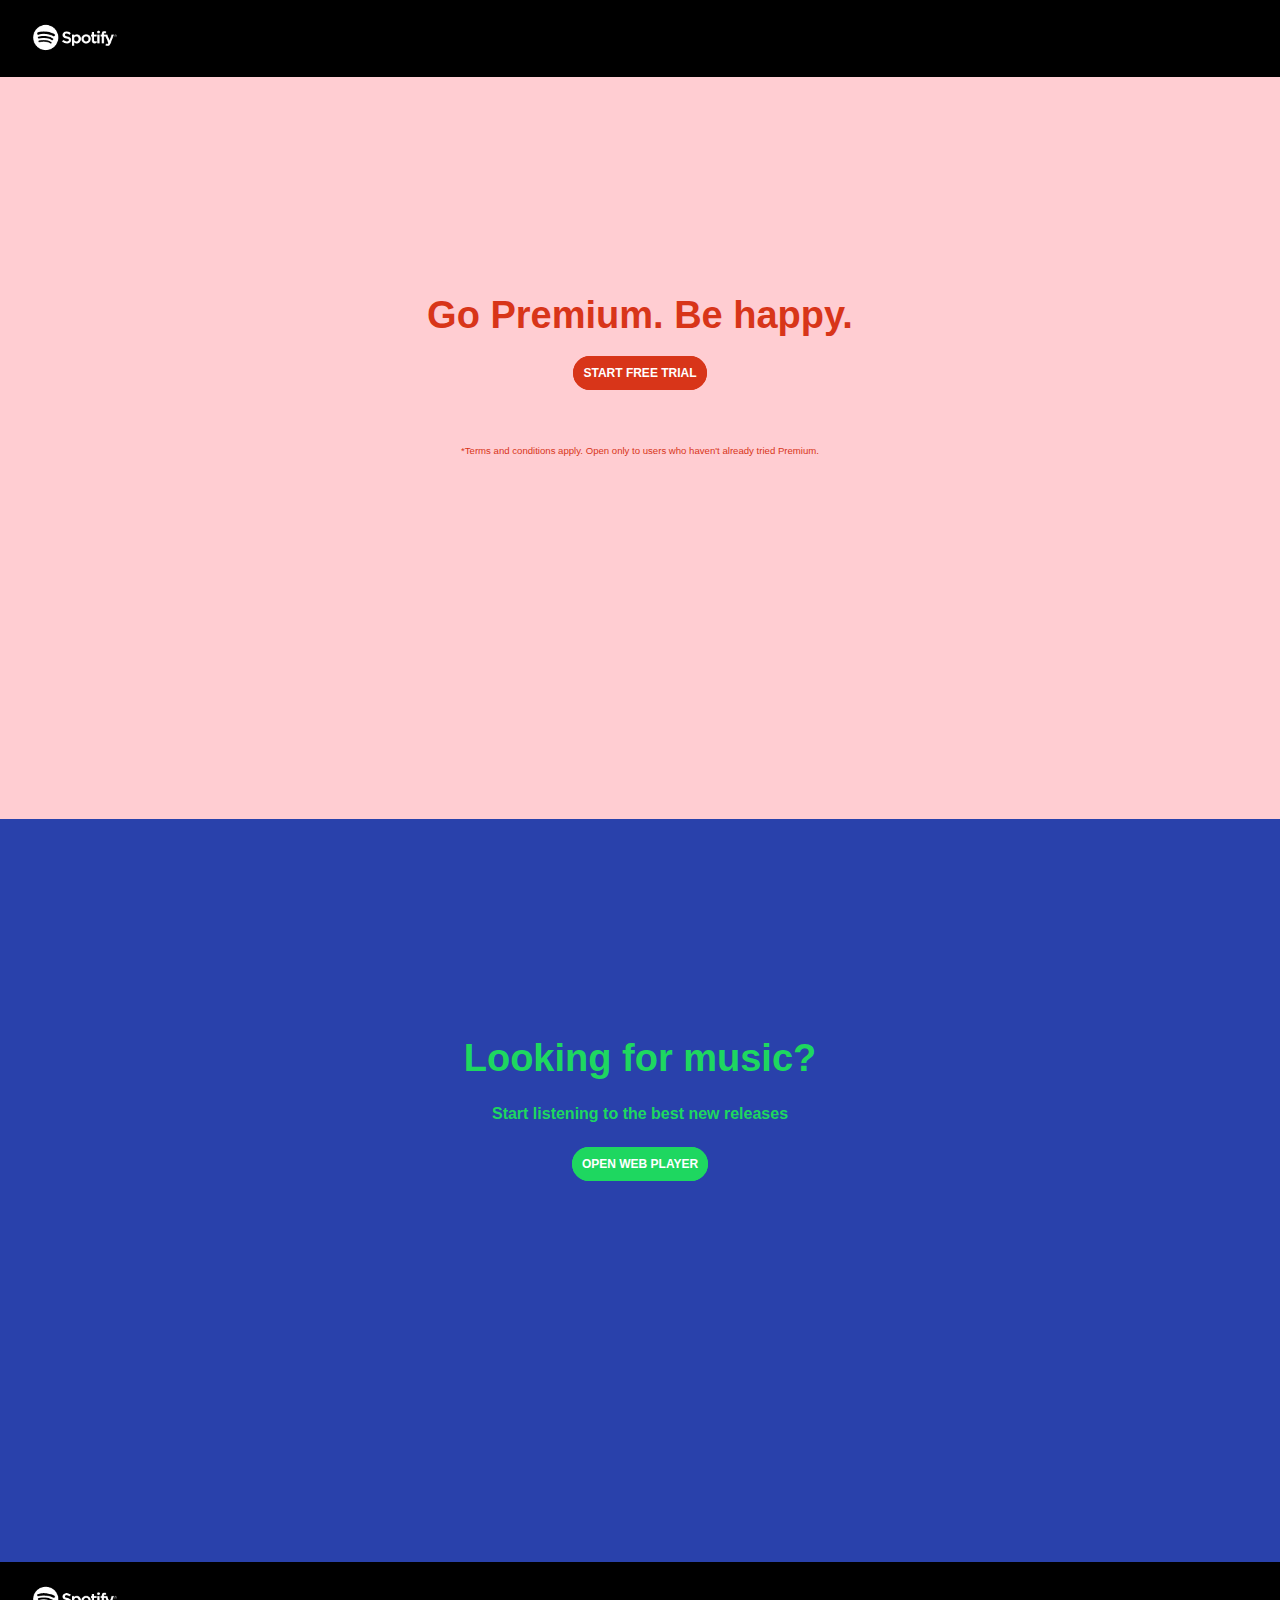
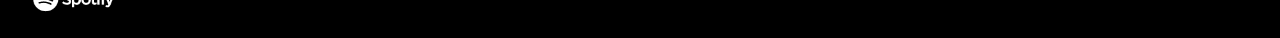
==== websites/ex3/index.html @ bcc720d5 "complete Spotify" ====
<!DOCTYPE html>
<html lang="en">
<head>
    <meta charset="UTF-8">
    <meta name="viewport" content="width=device-width, initial-scale=1.0">
    <title>Document</title>
    <link rel="stylesheet" href="style.css">
</head>
<body>
    <div class="header">
        <img src="./assets/spotify-logo.png" alt="Spotify Logo" width="100">
    </div>
    
    <div class="top-banner">
        <h1>Go Premium. Be happy.</h1> 
        <a href="#" class="button1">START FREE TRIAL</a><br> 
        <p style="margin-top: 5%;">*Terms and conditions apply. Open only to users who haven't already tried Premium.</p>
    </div>
    <div class="bottom-banner">
        <h1>Looking for music?</h1>     
        <h2 style="font-size: 16px;">Start listening to the best new releases</h2><br>
        <a href="#" class="button2">OPEN WEB PLAYER</a>    
    </div>
    <div class="footer">
        <img src="./assets/spotify-logo.png" alt="Spotify Logo" width="100">
    </div>
    
</body>
</html>
---- websites/ex3/style.css ----
html, body {
    background: black;
    font-family: Arial, Helvetica, sans-serif;
    margin: auto;
}

p {
    font-display: flex;
    font-size: 60%;
}

h1 {
    font-size: 38px;
}

.header {
    height: 6vmax;
    display: flex;
    align-items: center;
    justify-content: left;
    margin-left: 2vmax;
}

.top-banner {
    background: #ffcdd2;
    color: #d83519;
    padding-top: 15%;
    padding-bottom: 25%;
    text-align: center;
    height: 18vmax;
}

.bottom-banner {
    background: #2941ab;
    color: #1ed760;
    padding-top: 15%;
    padding-bottom: 25%;
    text-align: center;
    height: 18vmax;
}

.footer {
    height: 6vmax;
    display: flex;
    align-items: center;
    justify-content: left;
    margin-left: 2vmax;
}

.button1 {
    color: white;
    background-color: #d83519;
    border: 10px solid #d83519;
    border-radius: 25px;
    font-size: 12px;
    font-weight: bolder;
    text-decoration: none;
}

.button2 {
    color: white;
    background-color: #1ed760;
    border: 10px solid #1ed760;
    border-radius: 25px;
    border-radius: 25px;
    font-size: 12px;
    font-weight: bolder;
    text-decoration: none;
}
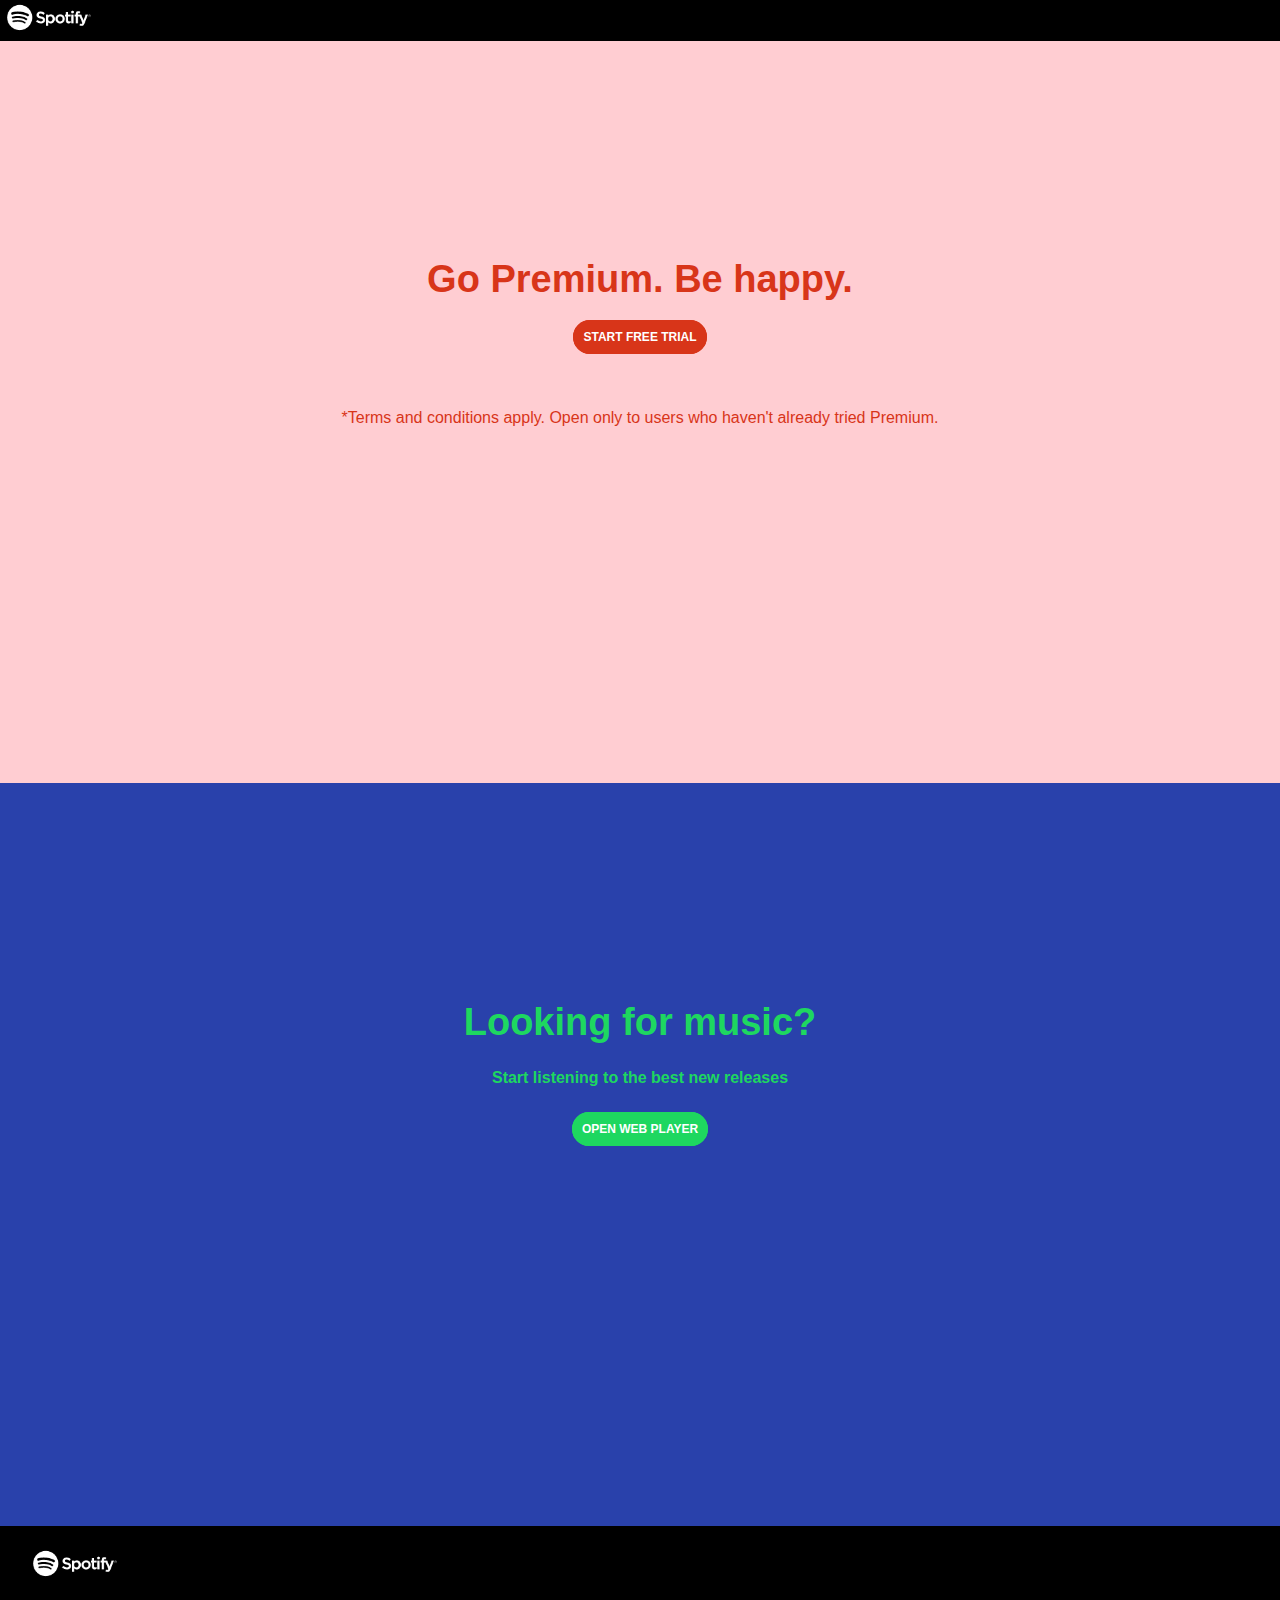
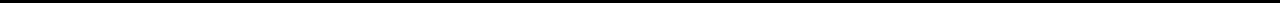
==== commit 2f0fcc3f: "work exercise 4" ====
--- a/websites/ex3/index.html
+++ b/websites/ex3/index.html
@@ -1,29 +1,32 @@
 <!DOCTYPE html>
 <html lang="en">
-<head>
-    <meta charset="UTF-8">
-    <meta name="viewport" content="width=device-width, initial-scale=1.0">
+  <head>
+    <meta charset="UTF-8" />
+    <meta name="viewport" content="width=device-width, initial-scale=1.0" />
     <title>Document</title>
-    <link rel="stylesheet" href="style.css">
-</head>
-<body>
+    <link rel="stylesheet" href="style.css" />
+  </head>
+  <body>
     <div class="header">
-        <img src="./assets/spotify-logo.png" alt="Spotify Logo" width="100">
+      <img src="./assets/spotify-logo.png" alt="Spotify Logo" width="100" />
     </div>
-    
+
     <div class="top-banner">
-        <h1>Go Premium. Be happy.</h1> 
-        <a href="#" class="button1">START FREE TRIAL</a><br> 
-        <p style="margin-top: 5%;">*Terms and conditions apply. Open only to users who haven't already tried Premium.</p>
+      <h1>Go Premium. Be happy.</h1>
+      <a href="#" class="button1">START FREE TRIAL</a><br />
+      <p style="margin-top: 5%">
+        *Terms and conditions apply. Open only to users who haven't already
+        tried Premium.
+      </p>
     </div>
     <div class="bottom-banner">
-        <h1>Looking for music?</h1>     
-        <h2 style="font-size: 16px;">Start listening to the best new releases</h2><br>
-        <a href="#" class="button2">OPEN WEB PLAYER</a>    
+      <h1>Looking for music?</h1>
+      <h2 style="font-size: 16px">Start listening to the best new releases</h2>
+      <br />
+      <a href="#" class="button2">OPEN WEB PLAYER</a>
     </div>
     <div class="footer">
-        <img src="./assets/spotify-logo.png" alt="Spotify Logo" width="100">
+      <img src="./assets/spotify-logo.png" alt="Spotify Logo" width="100" />
     </div>
-    
-</body>
-</html>+  </body>
+</html>
--- a/websites/ex3/style.css
+++ b/websites/ex3/style.css
@@ -5,17 +5,16 @@
 }
 
 p {
-    font-display: flex;
-    font-size: 60%;
+    align-self: flex-end;
 }
 
 h1 {
     font-size: 38px;
 }
 
-.header {
+header {
     height: 6vmax;
-    display: flex;
+    display: inline-flex;
     align-items: center;
     justify-content: left;
     margin-left: 2vmax;
